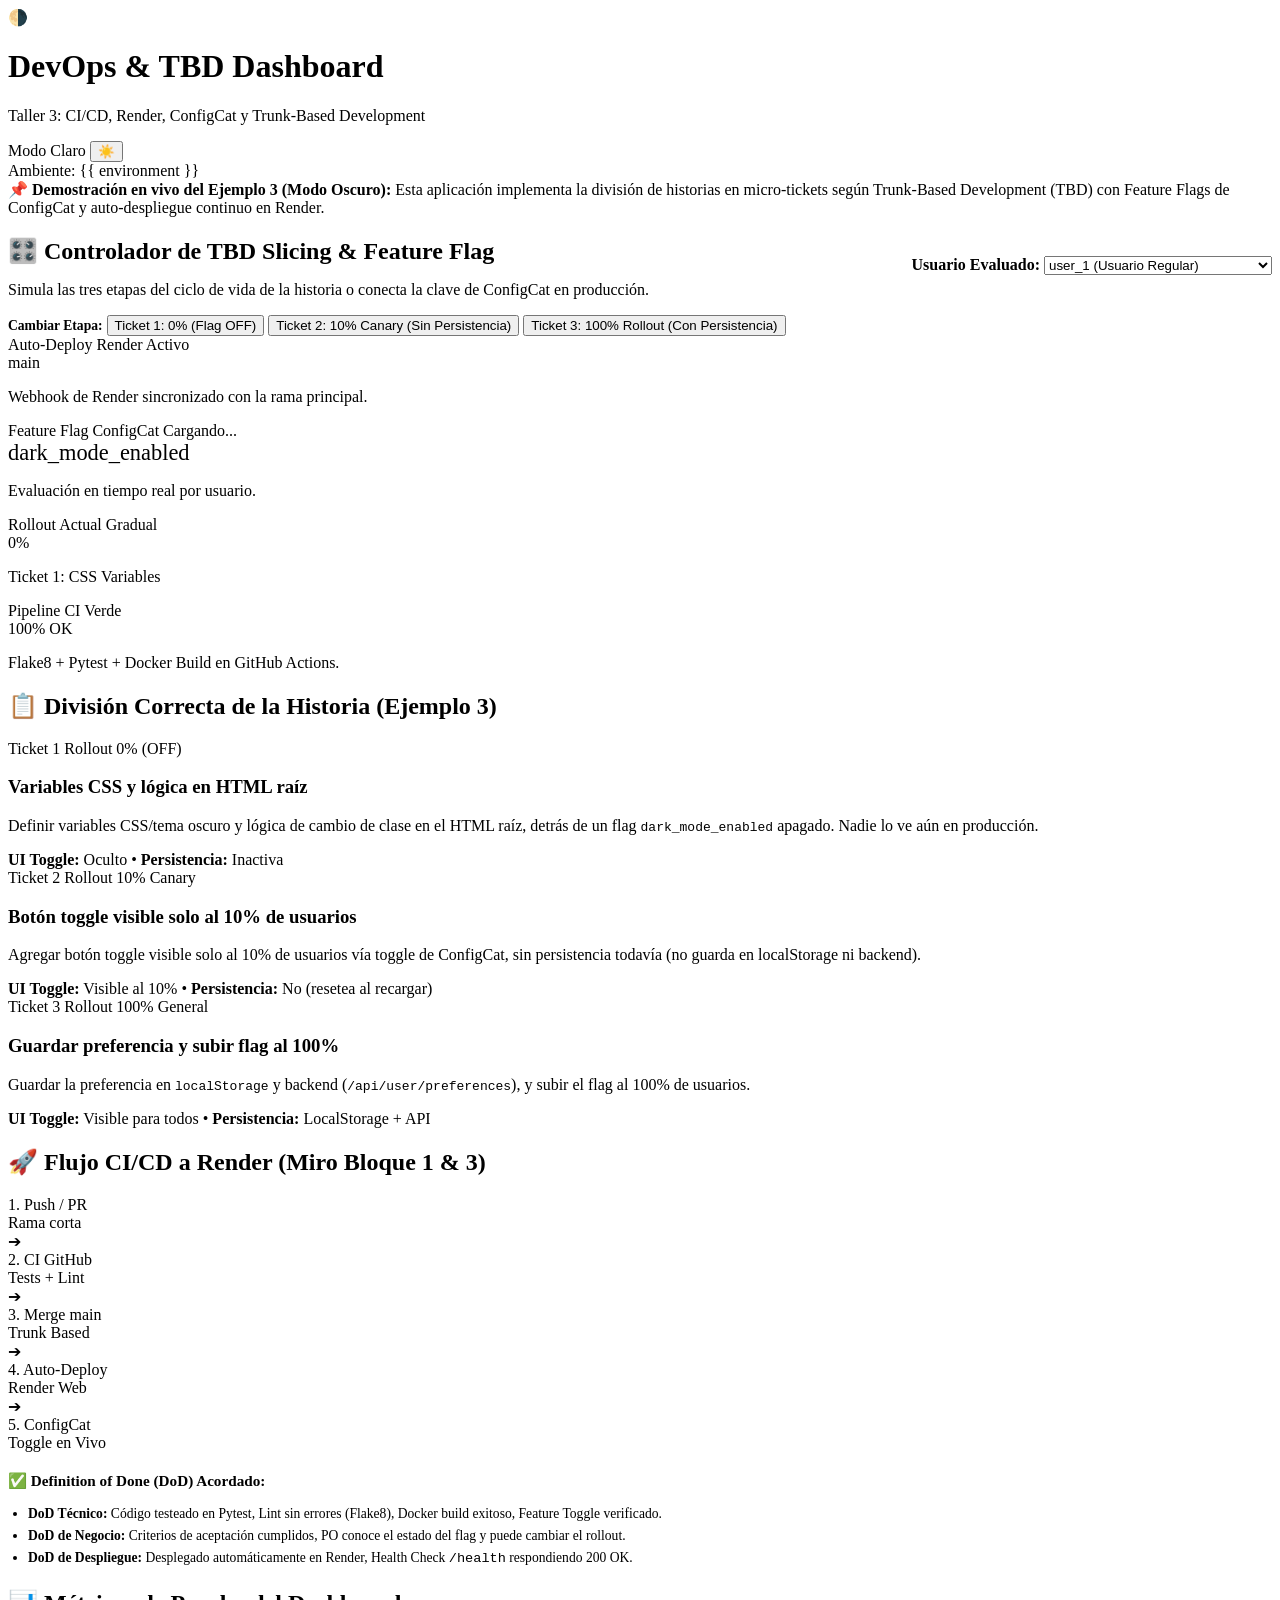
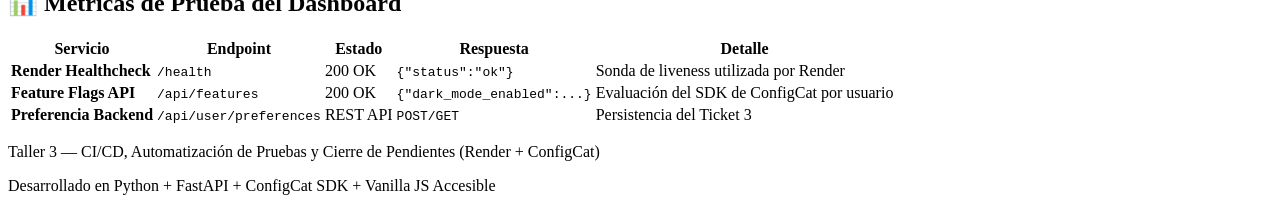
==== app/templates/index.html @ be5cbb91 "feat(core): initial setup Taller 3 dashboard dark mode with ConfigCat and Render" ====
<!DOCTYPE html>
<html lang="es">
<head>
  <meta charset="UTF-8">
  <meta name="viewport" content="width=device-width, initial-scale=1.0">
  <title>Taller 3 — Dashboard Modo Oscuro (CI/CD + ConfigCat + Render)</title>
  <!-- Ticket 1: CSS Tokens y lógica de diseño cargada en el HTML raíz -->
  <link rel="stylesheet" href="/static/css/style.css">
  <link rel="icon" href="data:image/svg+xml,<svg xmlns=%22http://www.w3.org/2000/svg%22 viewBox=%220%22%22><text y=%2222%22 font-size=%2222%22>🌙</text></svg>">
</head>
<body>
  <div class="app-container">
    <!-- Header Principal -->
    <header class="app-header" role="banner">
      <div class="brand-section">
        <div class="brand-icon" aria-hidden="true">🌗</div>
        <div>
          <h1 class="brand-title">DevOps &amp; TBD Dashboard</h1>
          <p class="brand-subtitle">Taller 3: CI/CD, Render, ConfigCat y Trunk-Based Development</p>
        </div>
      </div>

      <div class="header-actions">
        <!-- Ticket 2 & 3: Botón Toggle del Modo Oscuro (Accesible con WAI-ARIA) -->
        <div id="toggleWrapper" class="dark-mode-toggle-wrapper hidden" aria-live="polite">
          <span id="toggleStatusText" class="toggle-label">Modo Claro</span>
          <button 
            type="button" 
            id="darkModeToggle" 
            class="toggle-switch-btn" 
            role="switch" 
            aria-checked="false" 
            aria-label="Alternar entre modo claro y modo oscuro">
            <span class="toggle-thumb" aria-hidden="true">☀️</span>
          </button>
        </div>

        <span class="badge badge-info">
          <span class="status-dot"></span>
          Ambiente: {{ environment }}
        </span>
      </div>
    </header>

    <!-- Banner Informativo del Taller -->
    <div class="alert alert-info">
      <div>
        <strong>📌 Demostración en vivo del Ejemplo 3 (Modo Oscuro):</strong>
        Esta aplicación implementa la división de historias en micro-tickets según Trunk-Based Development (TBD)
        con Feature Flags de ConfigCat y auto-despliegue continuo en Render.
      </div>
    </div>

    <!-- Panel de Control y Simulación Interactivo para el Taller -->
    <section class="simulator-panel" aria-labelledby="sim-title">
      <div style="display: flex; justify-content: space-between; align-items: center; flex-wrap: wrap; gap: 12px;">
        <div>
          <h2 id="sim-title" class="section-title" style="margin-bottom: 4px;">
            🎛️ Controlador de TBD Slicing &amp; Feature Flag
          </h2>
          <p class="metric-desc">
            Simula las tres etapas del ciclo de vida de la historia o conecta la clave de ConfigCat en producción.
          </p>
        </div>
        <div class="user-selector-wrapper">
          <label for="userSelector" class="metric-desc" style="font-weight: 600;">Usuario Evaluado:</label>
          <select id="userSelector" class="input-select">
            <option value="user_1">user_1 (Usuario Regular)</option>
            <option value="user_canary_early">user_canary_early (Canary Tester)</option>
            <option value="user_qa_tester">user_qa_tester (QA Team)</option>
            <option value="user_production_99">user_production_99 (Prod User)</option>
          </select>
        </div>
      </div>

      <div class="simulator-controls">
        <span style="font-size: 0.85rem; font-weight: 600; color: var(--text-secondary);">Cambiar Etapa:</span>
        <button 
          type="button" 
          class="btn btn-secondary btn-stage selected" 
          data-stage="ticket_1" 
          onclick="switchSimulationStage('ticket_1')">
          Ticket 1: 0% (Flag OFF)
        </button>
        <button 
          type="button" 
          class="btn btn-secondary btn-stage" 
          data-stage="ticket_2" 
          onclick="switchSimulationStage('ticket_2')">
          Ticket 2: 10% Canary (Sin Persistencia)
        </button>
        <button 
          type="button" 
          class="btn btn-secondary btn-stage" 
          data-stage="ticket_3" 
          onclick="switchSimulationStage('ticket_3')">
          Ticket 3: 100% Rollout (Con Persistencia)
        </button>
      </div>
    </section>

    <!-- Métricas del Pipeline & Flags -->
    <section class="metrics-grid" aria-label="Métricas de Pipeline y Feature Toggle">
      <div class="card metric-card">
        <div class="metric-header">
          <span class="metric-title">Auto-Deploy Render</span>
          <span class="badge badge-success">Activo</span>
        </div>
        <div class="metric-value">main</div>
        <p class="metric-desc">Webhook de Render sincronizado con la rama principal.</p>
      </div>

      <div class="card metric-card">
        <div class="metric-header">
          <span class="metric-title">Feature Flag ConfigCat</span>
          <span id="flagStatus" class="badge badge-warning">Cargando...</span>
        </div>
        <div class="metric-value" style="font-size: 1.4rem; font-family: var(--font-mono);">dark_mode_enabled</div>
        <p class="metric-desc">Evaluación en tiempo real por usuario.</p>
      </div>

      <div class="card metric-card">
        <div class="metric-header">
          <span class="metric-title">Rollout Actual</span>
          <span class="badge badge-info">Gradual</span>
        </div>
        <div id="rolloutPercent" class="metric-value">0%</div>
        <p id="activeStageBadge" class="metric-desc">Ticket 1: CSS Variables</p>
      </div>

      <div class="card metric-card">
        <div class="metric-header">
          <span class="metric-title">Pipeline CI</span>
          <span class="badge badge-success">Verde</span>
        </div>
        <div class="metric-value">100% OK</div>
        <p class="metric-desc">Flake8 + Pytest + Docker Build en GitHub Actions.</p>
      </div>
    </section>

    <!-- Sección de Slicing y Flujo de Pipeline -->
    <div class="grid-two-col">
      <!-- Tarjetas de División de Tickets (Ejemplo 3) -->
      <section class="card" aria-labelledby="tickets-title">
        <h2 id="tickets-title" class="section-title">
          📋 División Correcta de la Historia (Ejemplo 3)
        </h2>
        <div class="ticket-list">
          <!-- Ticket 1 -->
          <article id="card-ticket_1" class="ticket-item active-stage">
            <div class="ticket-header">
              <span class="ticket-id">Ticket 1</span>
              <span class="badge badge-warning">Rollout 0% (OFF)</span>
            </div>
            <h3 class="ticket-title">Variables CSS y lógica en HTML raíz</h3>
            <p class="ticket-desc">
              Definir variables CSS/tema oscuro y lógica de cambio de clase en el HTML raíz,
              detrás de un flag <code>dark_mode_enabled</code> apagado. Nadie lo ve aún en producción.
            </p>
            <div class="ticket-meta">
              <span><strong>UI Toggle:</strong> Oculto</span>
              <span>•</span>
              <span><strong>Persistencia:</strong> Inactiva</span>
            </div>
          </article>

          <!-- Ticket 2 -->
          <article id="card-ticket_2" class="ticket-item">
            <div class="ticket-header">
              <span class="ticket-id">Ticket 2</span>
              <span class="badge badge-info">Rollout 10% Canary</span>
            </div>
            <h3 class="ticket-title">Botón toggle visible solo al 10% de usuarios</h3>
            <p class="ticket-desc">
              Agregar botón toggle visible solo al 10% de usuarios vía toggle de ConfigCat,
              sin persistencia todavía (no guarda en localStorage ni backend).
            </p>
            <div class="ticket-meta">
              <span><strong>UI Toggle:</strong> Visible al 10%</span>
              <span>•</span>
              <span><strong>Persistencia:</strong> No (resetea al recargar)</span>
            </div>
          </article>

          <!-- Ticket 3 -->
          <article id="card-ticket_3" class="ticket-item">
            <div class="ticket-header">
              <span class="ticket-id">Ticket 3</span>
              <span class="badge badge-success">Rollout 100% General</span>
            </div>
            <h3 class="ticket-title">Guardar preferencia y subir flag al 100%</h3>
            <p class="ticket-desc">
              Guardar la preferencia en <code>localStorage</code> y backend (<code>/api/user/preferences</code>),
              y subir el flag al 100% de usuarios.
            </p>
            <div class="ticket-meta">
              <span><strong>UI Toggle:</strong> Visible para todos</span>
              <span>•</span>
              <span><strong>Persistencia:</strong> LocalStorage + API</span>
            </div>
          </article>
        </div>
      </section>

      <!-- Visualizador del Pipeline y DoD (Miro Frame Replica) -->
      <section class="card" aria-labelledby="pipeline-title">
        <h2 id="pipeline-title" class="section-title">
          🚀 Flujo CI/CD a Render (Miro Bloque 1 &amp; 3)
        </h2>
        <div class="pipeline-flow">
          <div class="pipeline-step green">
            <div class="pipeline-step-title">1. Push / PR</div>
            <div class="pipeline-step-sub">Rama corta</div>
          </div>
          <div class="pipeline-arrow">➔</div>
          <div class="pipeline-step green">
            <div class="pipeline-step-title">2. CI GitHub</div>
            <div class="pipeline-step-sub">Tests + Lint</div>
          </div>
          <div class="pipeline-arrow">➔</div>
          <div class="pipeline-step green">
            <div class="pipeline-step-title">3. Merge main</div>
            <div class="pipeline-step-sub">Trunk Based</div>
          </div>
          <div class="pipeline-arrow">➔</div>
          <div class="pipeline-step green">
            <div class="pipeline-step-title">4. Auto-Deploy</div>
            <div class="pipeline-step-sub">Render Web</div>
          </div>
          <div class="pipeline-arrow">➔</div>
          <div class="pipeline-step green">
            <div class="pipeline-step-title">5. ConfigCat</div>
            <div class="pipeline-step-sub">Toggle en Vivo</div>
          </div>
        </div>

        <div style="margin-top: 20px;">
          <h3 style="font-size: 0.95rem; font-weight: 700; margin-bottom: 8px;">
            ✅ Definition of Done (DoD) Acordado:
          </h3>
          <ul style="padding-left: 20px; font-size: 0.85rem; color: var(--text-secondary); line-height: 1.6;">
            <li><strong>DoD Técnico:</strong> Código testeado en Pytest, Lint sin errores (Flake8), Docker build exitoso, Feature Toggle verificado.</li>
            <li><strong>DoD de Negocio:</strong> Criterios de aceptación cumplidos, PO conoce el estado del flag y puede cambiar el rollout.</li>
            <li><strong>DoD de Despliegue:</strong> Desplegado automáticamente en Render, Health Check <code>/health</code> respondiendo 200 OK.</li>
          </ul>
        </div>
      </section>
    </div>

    <!-- Live Preview & Tabla de Logs del Dashboard -->
    <section class="card" aria-labelledby="live-title">
      <h2 id="live-title" class="section-title">
        📊 Métricas de Prueba del Dashboard
      </h2>
      <table class="data-table">
        <thead>
          <tr>
            <th>Servicio</th>
            <th>Endpoint</th>
            <th>Estado</th>
            <th>Respuesta</th>
            <th>Detalle</th>
          </tr>
        </thead>
        <tbody>
          <tr>
            <td><strong>Render Healthcheck</strong></td>
            <td><code>/health</code></td>
            <td><span class="badge badge-success">200 OK</span></td>
            <td><code>{"status":"ok"}</code></td>
            <td>Sonda de liveness utilizada por Render</td>
          </tr>
          <tr>
            <td><strong>Feature Flags API</strong></td>
            <td><code>/api/features</code></td>
            <td><span class="badge badge-success">200 OK</span></td>
            <td><code>{"dark_mode_enabled":...}</code></td>
            <td>Evaluación del SDK de ConfigCat por usuario</td>
          </tr>
          <tr>
            <td><strong>Preferencia Backend</strong></td>
            <td><code>/api/user/preferences</code></td>
            <td><span class="badge badge-info">REST API</span></td>
            <td><code>POST/GET</code></td>
            <td>Persistencia del Ticket 3</td>
          </tr>
        </tbody>
      </table>
    </section>

    <!-- Footer -->
    <footer class="app-footer">
      <p>Taller 3 — CI/CD, Automatización de Pruebas y Cierre de Pendientes (Render + ConfigCat)</p>
      <p style="margin-top: 4px;">Desarrollado en Python + FastAPI + ConfigCat SDK + Vanilla JS Accesible</p>
    </footer>
  </div>

  <!-- Ticket 2 & 3: Lógica del Cliente -->
  <script src="/static/js/dashboard.js"></script>
</body>
</html>
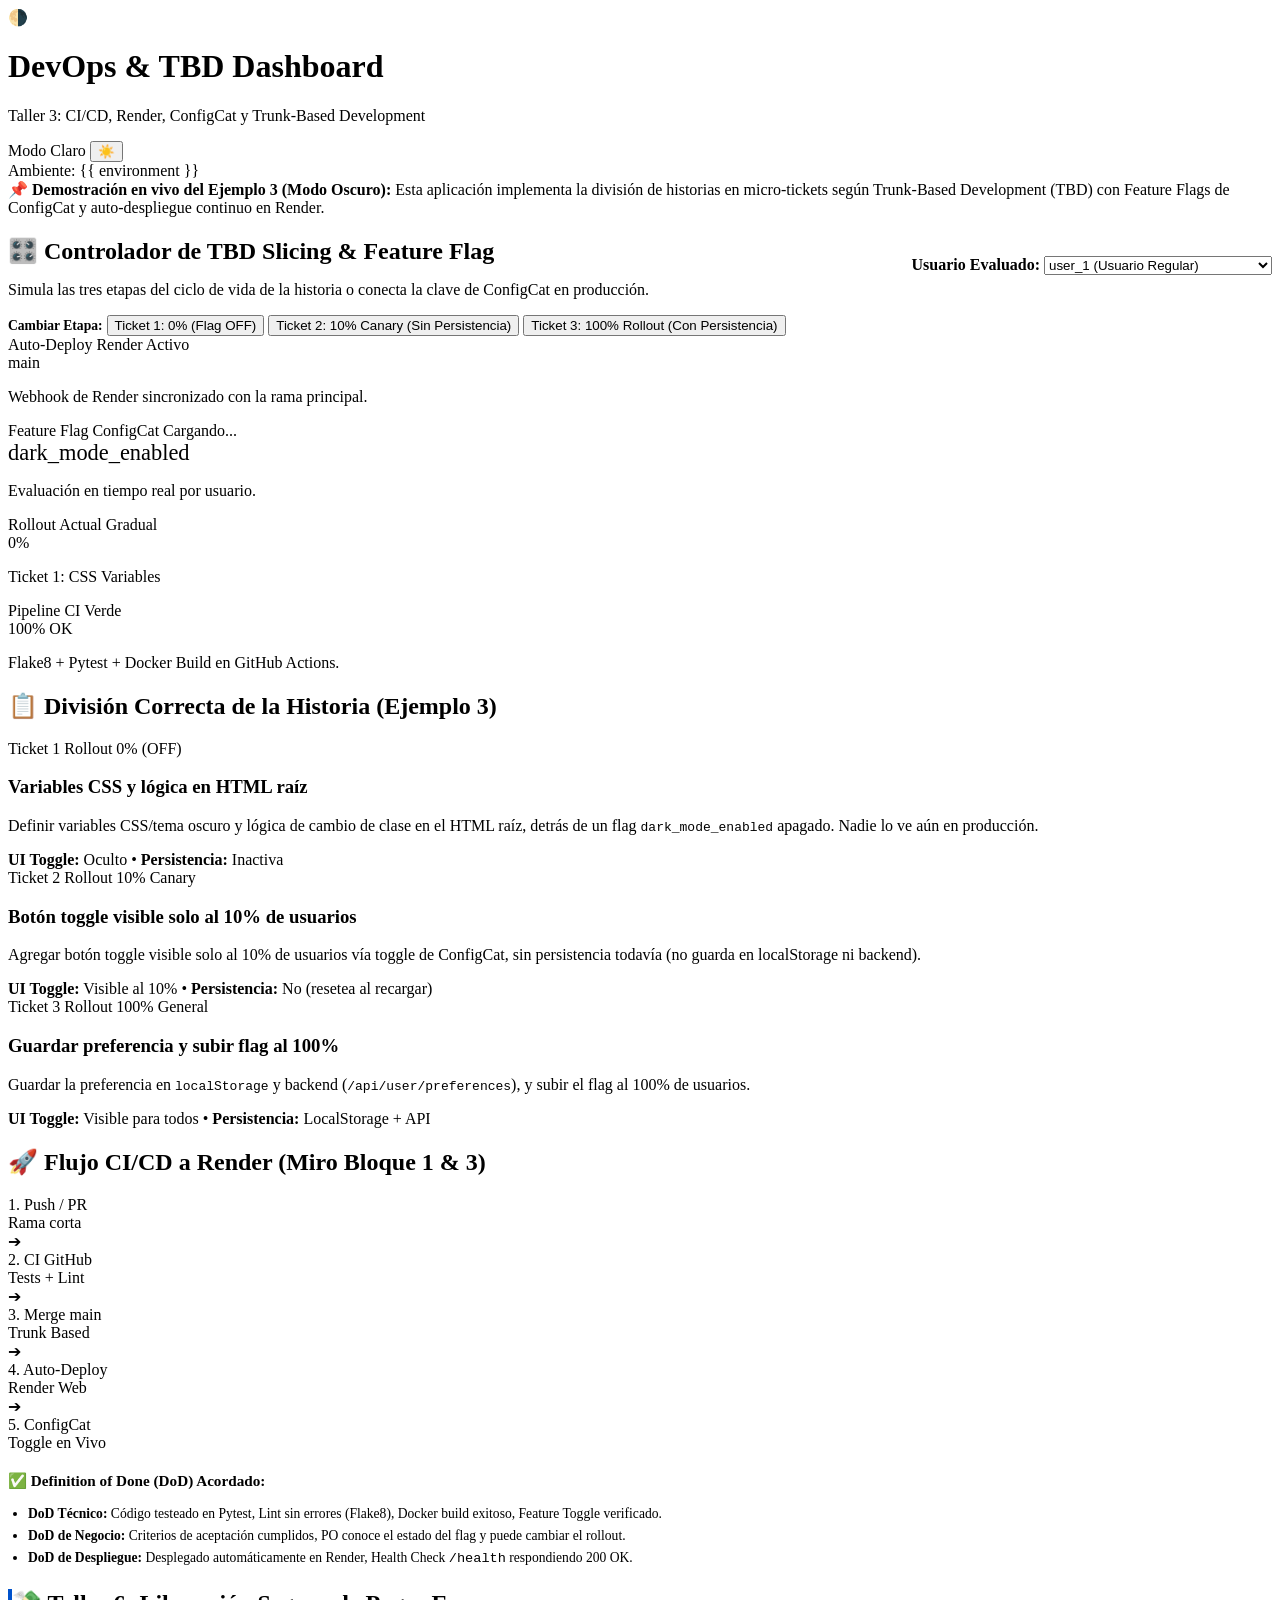
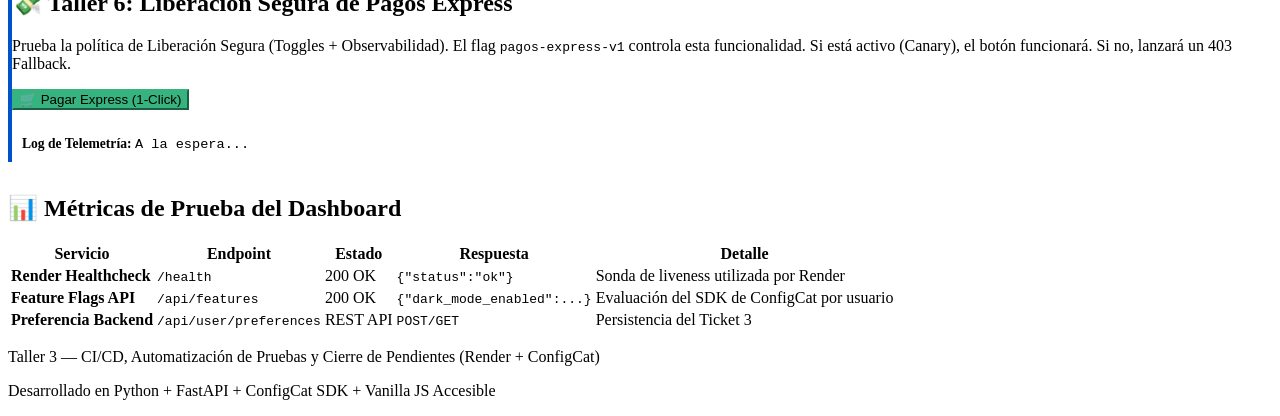
==== commit 86c845bb: "feat: implementar Liberacion Segura de Pagos Express (Taller 6)" ====
--- a/app/templates/index.html
+++ b/app/templates/index.html
@@ -246,6 +246,27 @@
         </div>
       </section>
     </div>
+
+    <!-- TALLER 6: CASO PAGOS EXPRESS -->
+    <section class="card" aria-labelledby="pagos-title" style="margin-bottom: 2rem; border-left: 4px solid #0052cc;">
+      <h2 id="pagos-title" class="section-title">
+        💸 Taller 6: Liberación Segura de Pagos Express
+      </h2>
+      <p style="margin-bottom: 1rem; color: var(--text-secondary);">
+        Prueba la política de Liberación Segura (Toggles + Observabilidad). 
+        El flag <code>pagos-express-v1</code> controla esta funcionalidad. Si está activo (Canary), el botón funcionará. Si no, lanzará un 403 Fallback.
+      </p>
+      
+      <div style="display: flex; gap: 1rem; align-items: center; margin-bottom: 1rem;">
+        <button id="btnPagosExpress" class="btn" style="background-color: #36b37e; border-color: #36b37e;">
+          🛒 Pagar Express (1-Click)
+        </button>
+        <span id="pagoStatus" style="font-weight: bold;"></span>
+      </div>
+      <div class="ticket-meta" style="font-size: 0.85rem; background: var(--bg-primary); padding: 10px; border-radius: 4px;">
+        <strong>Log de Telemetría:</strong> <span id="telemetryLog" style="font-family: monospace;">A la espera...</span>
+      </div>
+    </section>
 
     <!-- Live Preview & Tabla de Logs del Dashboard -->
     <section class="card" aria-labelledby="live-title">
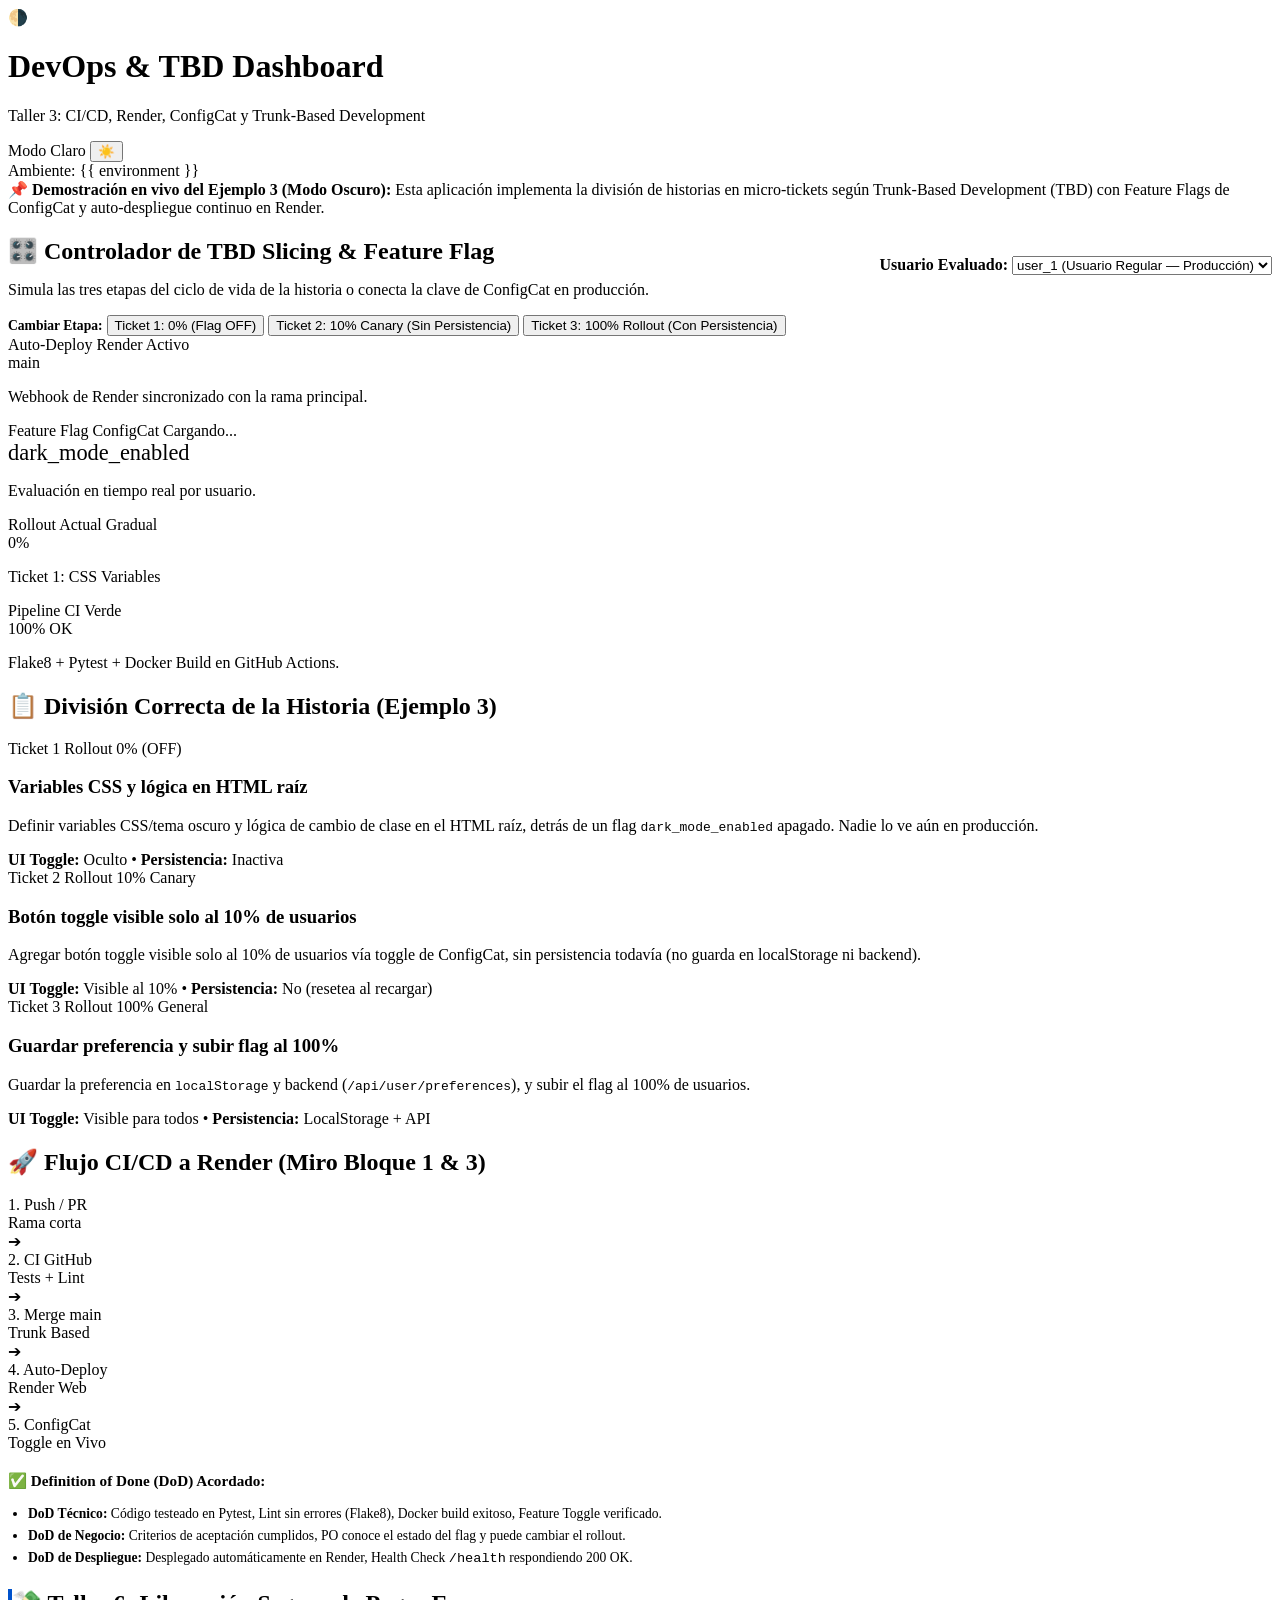
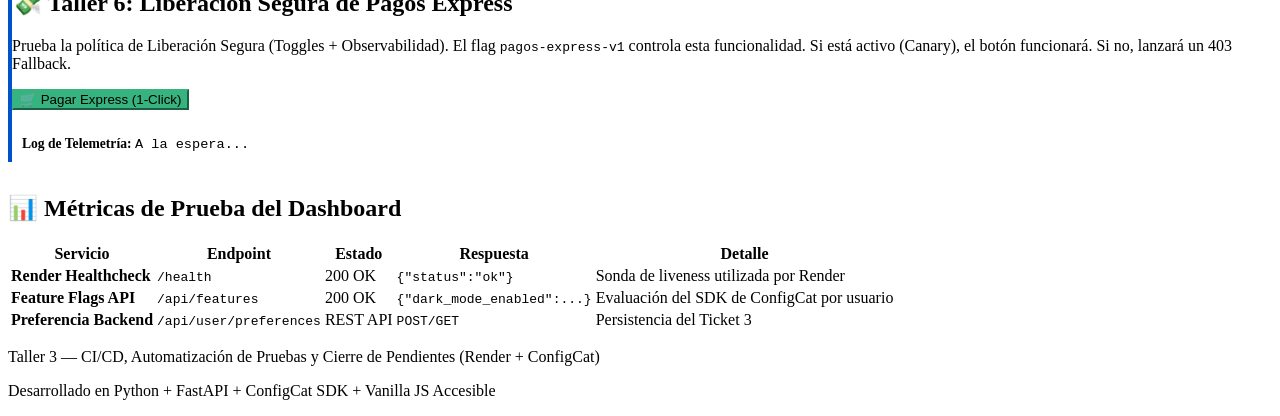
==== commit 8a38feaf: "refactor(ui): simplify user selector to only 2 users for cleaner demo" ====
--- a/app/templates/index.html
+++ b/app/templates/index.html
@@ -65,10 +65,8 @@
         <div class="user-selector-wrapper">
           <label for="userSelector" class="metric-desc" style="font-weight: 600;">Usuario Evaluado:</label>
           <select id="userSelector" class="input-select">
-            <option value="user_1">user_1 (Usuario Regular)</option>
-            <option value="user_canary_early">user_canary_early (Canary Tester)</option>
-            <option value="user_qa_tester">user_qa_tester (QA Team)</option>
-            <option value="user_production_99">user_production_99 (Prod User)</option>
+            <option value="user_1">user_1 (Usuario Regular — Producción)</option>
+            <option value="user_qa_tester">user_qa_tester (Equipo QA — Interno)</option>
           </select>
         </div>
       </div>
@@ -317,6 +315,18 @@
   </div>
 
   <!-- Ticket 2 & 3: Lógica del Cliente -->
-  <script src="/static/js/dashboard.js"></script>
+  <script>
+    window.appUserId = localStorage.getItem('taller3_user_id') || 'user_1';
+    document.addEventListener('DOMContentLoaded', () => {
+      const sel = document.getElementById('userSelector');
+      if (sel) {
+        window.appUserId = sel.value;
+        sel.addEventListener('change', (e) => {
+          window.appUserId = e.target.value;
+        });
+      }
+    });
+  </script>
+  <script src="/static/js/dashboard.js?v=20261017_final"></script>
 </body>
 </html>
